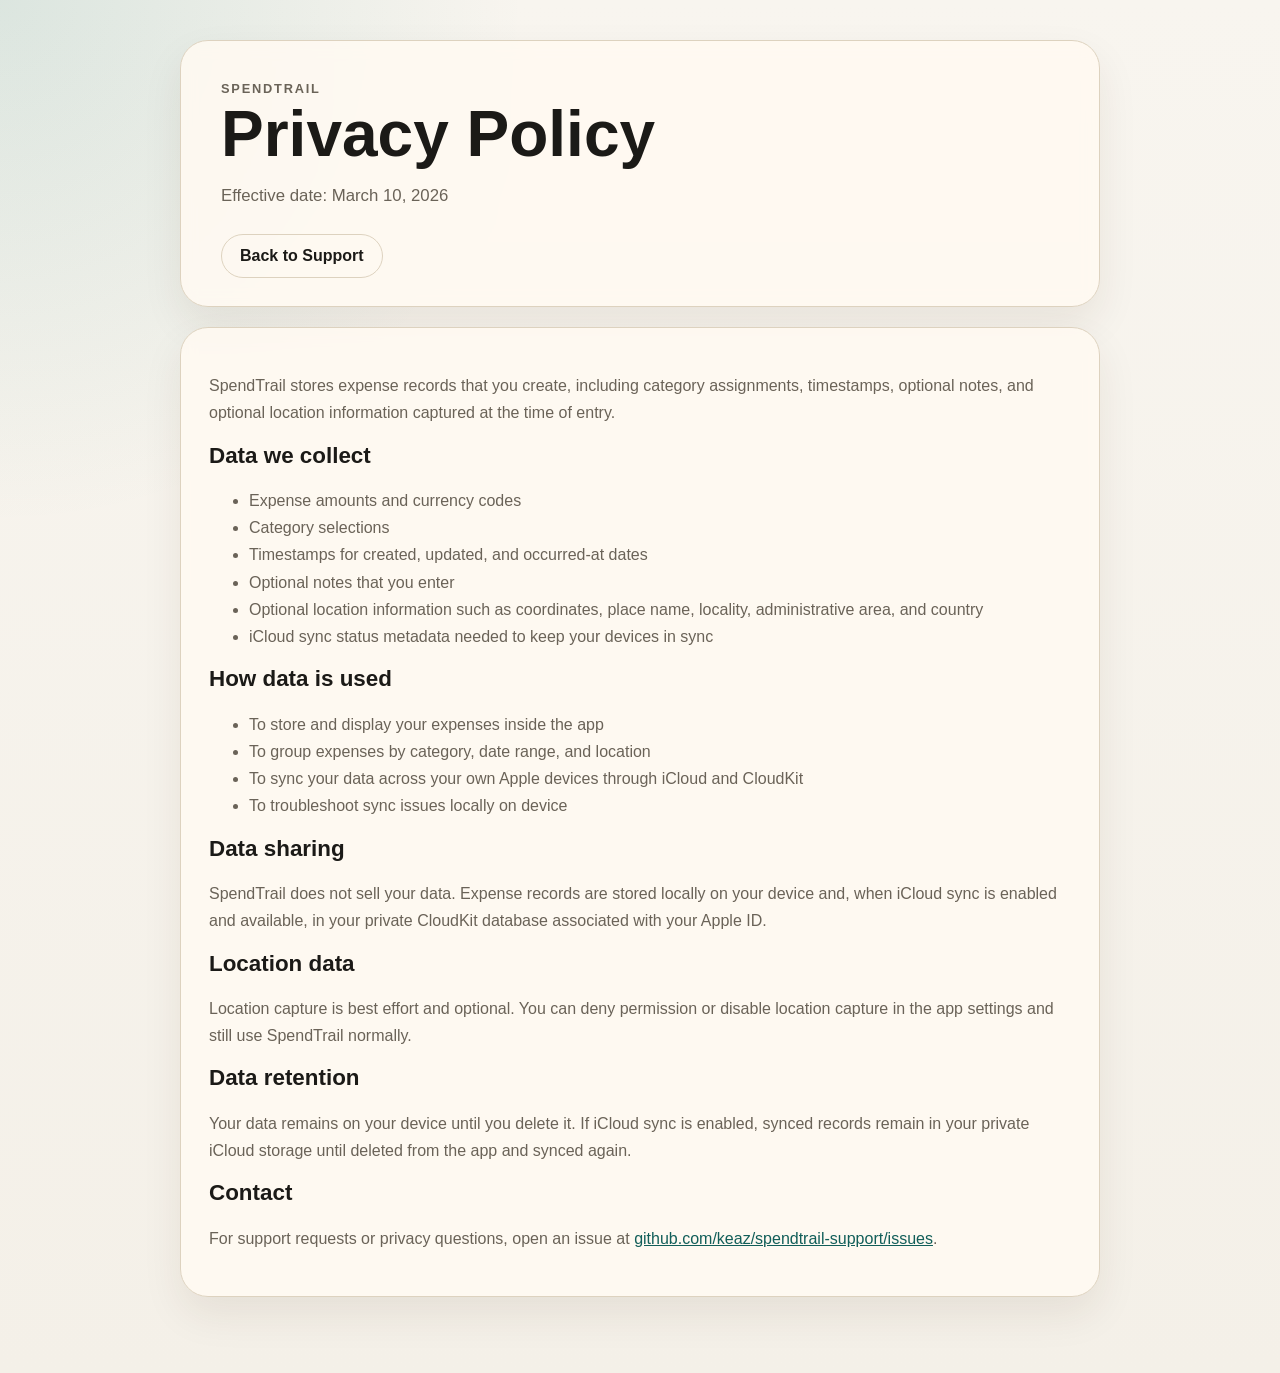
==== privacy.html @ c9b99336 "Add SpendTrail support site" ====
<!DOCTYPE html>
<html lang="en">
<head>
  <meta charset="utf-8">
  <meta name="viewport" content="width=device-width, initial-scale=1">
  <title>SpendTrail Privacy Policy</title>
  <meta name="description" content="Privacy Policy for SpendTrail.">
  <link rel="stylesheet" href="styles.css">
</head>
<body>
  <main class="page">
    <section class="hero compact">
      <p class="eyebrow">SpendTrail</p>
      <h1>Privacy Policy</h1>
      <p class="lead">Effective date: March 10, 2026</p>
      <div class="actions">
        <a class="button secondary" href="index.html">Back to Support</a>
      </div>
    </section>

    <section class="card prose">
      <p>
        SpendTrail stores expense records that you create, including category assignments,
        timestamps, optional notes, and optional location information captured at the time of entry.
      </p>

      <h2>Data we collect</h2>
      <ul>
        <li>Expense amounts and currency codes</li>
        <li>Category selections</li>
        <li>Timestamps for created, updated, and occurred-at dates</li>
        <li>Optional notes that you enter</li>
        <li>Optional location information such as coordinates, place name, locality, administrative area, and country</li>
        <li>iCloud sync status metadata needed to keep your devices in sync</li>
      </ul>

      <h2>How data is used</h2>
      <ul>
        <li>To store and display your expenses inside the app</li>
        <li>To group expenses by category, date range, and location</li>
        <li>To sync your data across your own Apple devices through iCloud and CloudKit</li>
        <li>To troubleshoot sync issues locally on device</li>
      </ul>

      <h2>Data sharing</h2>
      <p>
        SpendTrail does not sell your data. Expense records are stored locally on your device and,
        when iCloud sync is enabled and available, in your private CloudKit database associated with your Apple ID.
      </p>

      <h2>Location data</h2>
      <p>
        Location capture is best effort and optional. You can deny permission or disable location capture in the app settings and still use SpendTrail normally.
      </p>

      <h2>Data retention</h2>
      <p>
        Your data remains on your device until you delete it. If iCloud sync is enabled, synced records remain in your private iCloud storage until deleted from the app and synced again.
      </p>

      <h2>Contact</h2>
      <p>
        For support requests or privacy questions, open an issue at
        <a href="https://github.com/keaz/spendtrail-support/issues" target="_blank" rel="noreferrer">github.com/keaz/spendtrail-support/issues</a>.
      </p>
    </section>
  </main>
</body>
</html>
---- styles.css ----
:root {
  color-scheme: light;
  --bg: #f4f0e8;
  --panel: #fffaf2;
  --ink: #1b1a17;
  --muted: #6a6358;
  --line: #ddd2bf;
  --accent: #0f766e;
  --accent-strong: #115e59;
  --shadow: 0 18px 40px rgba(60, 44, 17, 0.08);
}

* {
  box-sizing: border-box;
}

body {
  margin: 0;
  font-family: "Avenir Next", "Segoe UI", sans-serif;
  color: var(--ink);
  background:
    radial-gradient(circle at top left, rgba(15, 118, 110, 0.12), transparent 28%),
    linear-gradient(180deg, #f8f5ef 0%, var(--bg) 100%);
}

a {
  color: var(--accent-strong);
}

.page {
  width: min(920px, calc(100% - 32px));
  margin: 0 auto;
  padding: 40px 0 56px;
}

.hero,
.card {
  background: rgba(255, 250, 242, 0.88);
  backdrop-filter: blur(8px);
  border: 1px solid var(--line);
  border-radius: 28px;
  box-shadow: var(--shadow);
}

.hero {
  padding: 40px;
  margin-bottom: 20px;
}

.hero.compact {
  padding-bottom: 28px;
}

.eyebrow {
  margin: 0 0 8px;
  font-size: 0.8rem;
  font-weight: 700;
  letter-spacing: 0.14em;
  text-transform: uppercase;
  color: var(--muted);
}

h1 {
  margin: 0;
  font-size: clamp(2.4rem, 5vw, 4rem);
  line-height: 0.95;
}

h2 {
  margin-top: 0;
  font-size: 1.4rem;
}

h3 {
  margin-bottom: 8px;
  font-size: 1rem;
}

.lead {
  max-width: 42rem;
  font-size: 1.05rem;
  line-height: 1.7;
  color: var(--muted);
}

.actions {
  display: flex;
  gap: 12px;
  flex-wrap: wrap;
  margin-top: 24px;
}

.button {
  display: inline-block;
  padding: 12px 18px;
  border-radius: 999px;
  text-decoration: none;
  font-weight: 700;
}

.button.primary {
  background: var(--accent);
  color: #fff;
}

.button.secondary {
  background: transparent;
  color: var(--ink);
  border: 1px solid var(--line);
}

.card {
  padding: 28px;
  margin-bottom: 20px;
}

.faq p,
.prose p,
.card li {
  color: var(--muted);
  line-height: 1.7;
}

.links {
  margin: 0;
  padding-left: 20px;
}

@media (max-width: 640px) {
  .page {
    width: min(100% - 20px, 920px);
    padding-top: 20px;
  }

  .hero,
  .card {
    border-radius: 22px;
  }

  .hero,
  .card {
    padding: 22px;
  }
}
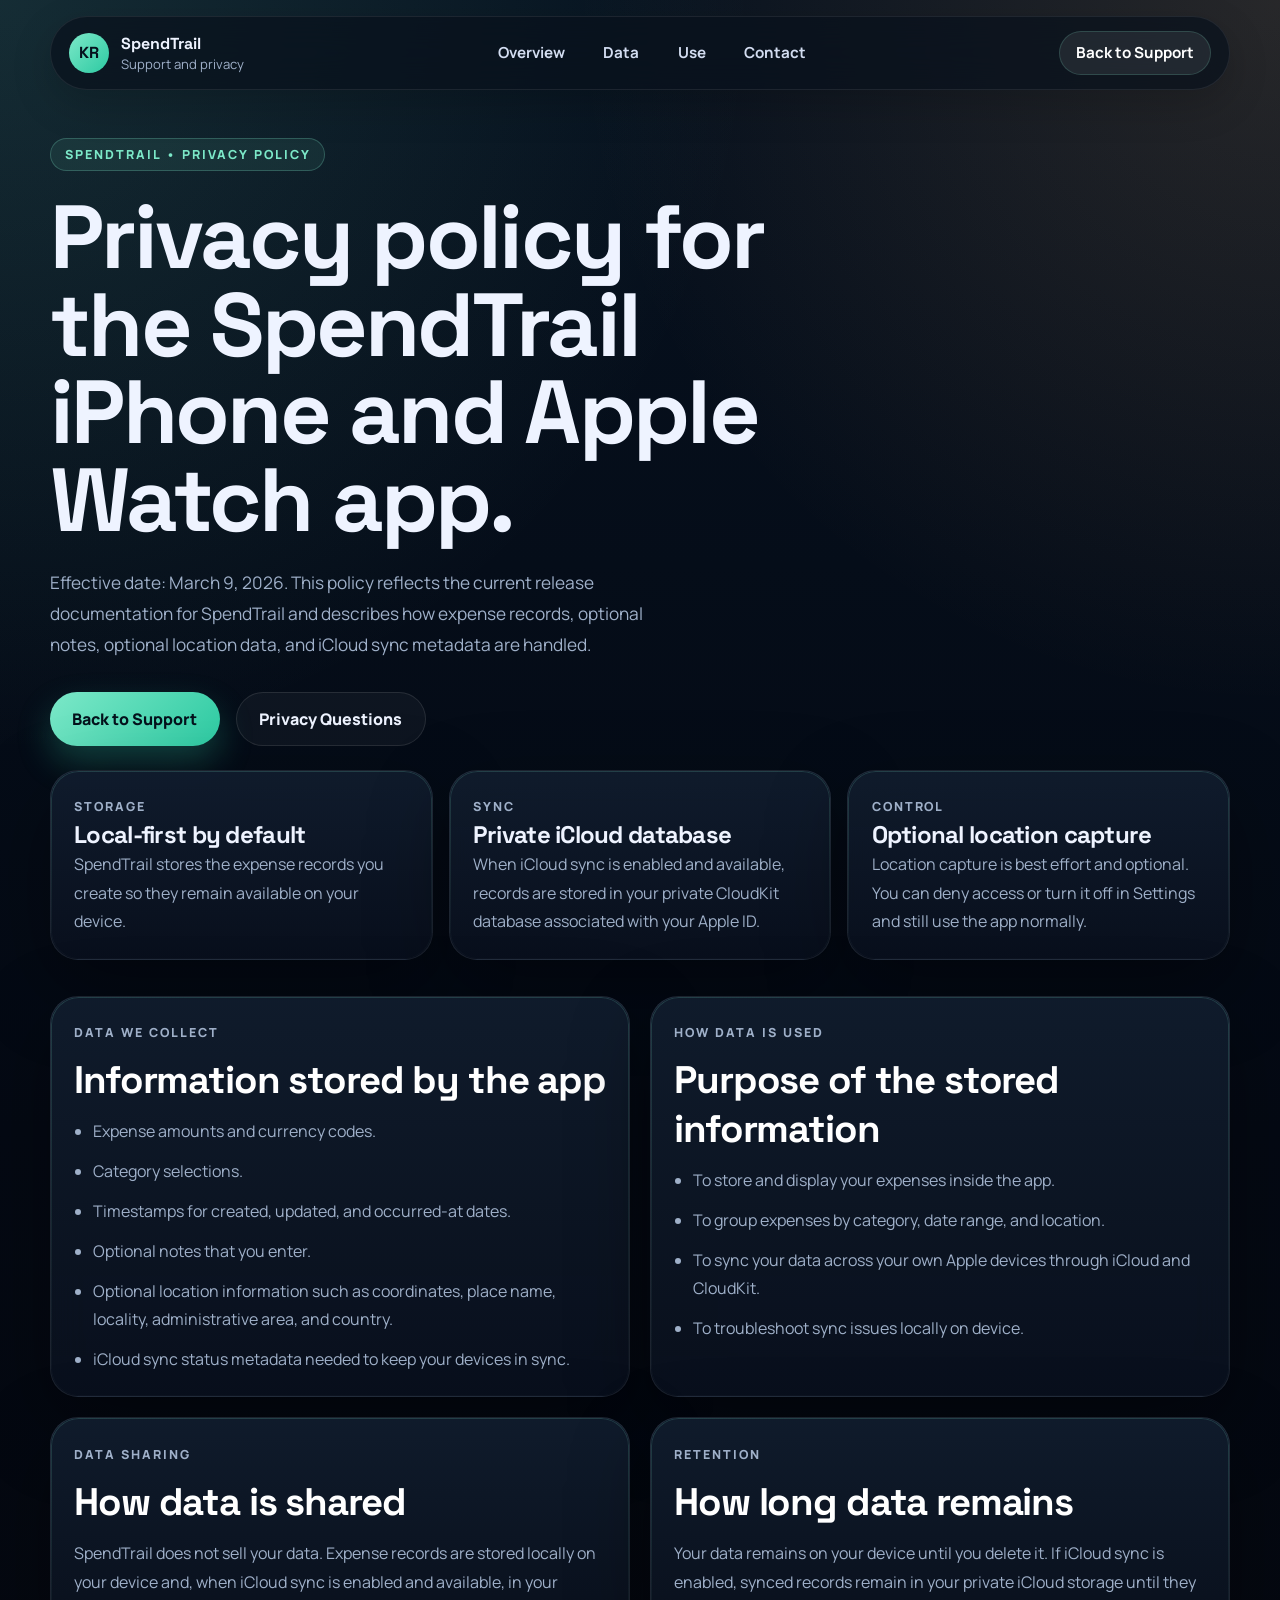
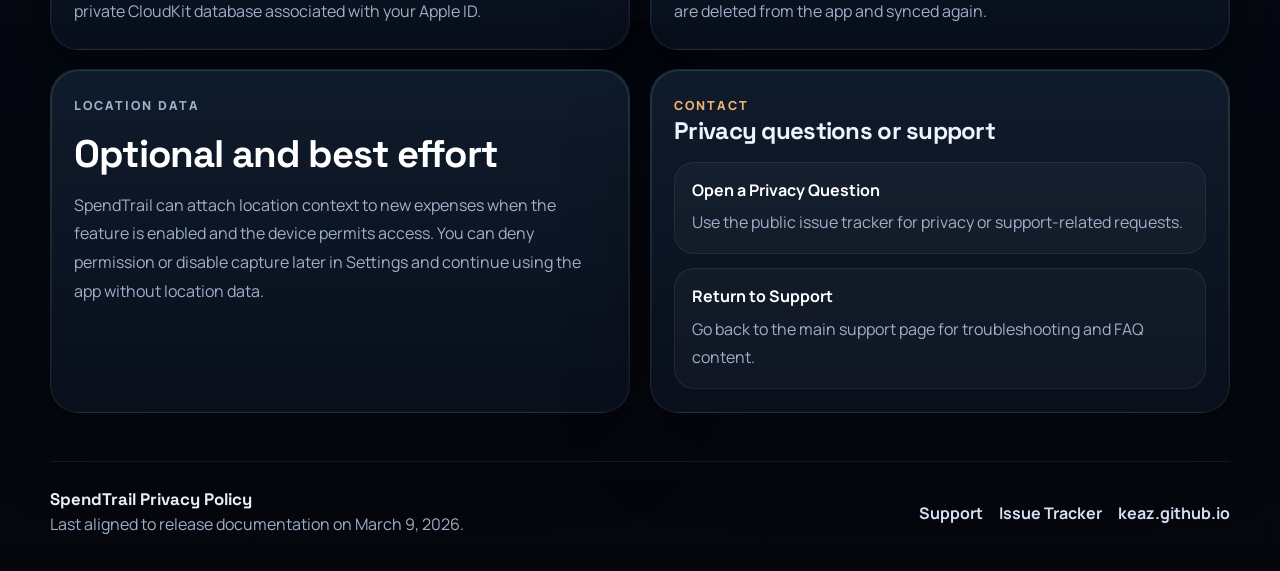
==== commit 80a67b29: "Refresh SpendTrail support site" ====
--- a/privacy.html
+++ b/privacy.html
@@ -3,67 +3,175 @@
 <head>
   <meta charset="utf-8">
   <meta name="viewport" content="width=device-width, initial-scale=1">
-  <title>SpendTrail Privacy Policy</title>
-  <meta name="description" content="Privacy Policy for SpendTrail.">
+  <title>SpendTrail | Privacy Policy</title>
+  <meta
+    name="description"
+    content="Privacy Policy for SpendTrail, the local-first expense tracker for iPhone and Apple Watch."
+  >
+  <meta name="theme-color" content="#06111f">
+  <link rel="preconnect" href="https://fonts.googleapis.com">
+  <link rel="preconnect" href="https://fonts.gstatic.com" crossorigin>
+  <link
+    href="https://fonts.googleapis.com/css2?family=Manrope:wght@400;500;700;800&amp;family=Space+Grotesk:wght@500;700&amp;display=swap"
+    rel="stylesheet"
+  >
   <link rel="stylesheet" href="styles.css">
 </head>
 <body>
-  <main class="page">
-    <section class="hero compact">
-      <p class="eyebrow">SpendTrail</p>
-      <h1>Privacy Policy</h1>
-      <p class="lead">Effective date: March 10, 2026</p>
-      <div class="actions">
-        <a class="button secondary" href="index.html">Back to Support</a>
+  <header class="site-header">
+    <div class="site-shell header-inner">
+      <a class="brand" href="index.html">
+        <span class="brand-mark">KR</span>
+        <span class="brand-copy">
+          <strong>SpendTrail</strong>
+          <span>Support and privacy</span>
+        </span>
+      </a>
+
+      <nav class="nav-links" aria-label="Primary">
+        <a href="#overview">Overview</a>
+        <a href="#data">Data</a>
+        <a href="#use">Use</a>
+        <a href="#contact">Contact</a>
+      </nav>
+
+      <a class="nav-cta" href="index.html">
+        Back to Support
+      </a>
+    </div>
+  </header>
+
+  <main>
+    <section class="hero-section hero-section-compact" id="overview">
+      <div class="site-shell single-column">
+        <div class="hero-copy hero-copy-wide">
+          <p class="kicker">SpendTrail • Privacy Policy</p>
+          <h1>Privacy policy for the SpendTrail iPhone and Apple Watch app.</h1>
+          <p class="hero-lead">
+            Effective date: March 9, 2026. This policy reflects the current release documentation
+            for SpendTrail and describes how expense records, optional notes, optional location
+            data, and iCloud sync metadata are handled.
+          </p>
+
+          <div class="action-row">
+            <a class="button button-primary" href="index.html">Back to Support</a>
+            <a class="button button-secondary" href="https://github.com/keaz/spendtrail-support/issues" target="_blank" rel="noreferrer">
+              Privacy Questions
+            </a>
+          </div>
+        </div>
+
+        <div class="privacy-highlight-grid">
+          <article class="panel feature-card">
+            <p class="card-label">Storage</p>
+            <h2>Local-first by default</h2>
+            <p>SpendTrail stores the expense records you create so they remain available on your device.</p>
+          </article>
+
+          <article class="panel feature-card">
+            <p class="card-label">Sync</p>
+            <h2>Private iCloud database</h2>
+            <p>When iCloud sync is enabled and available, records are stored in your private CloudKit database associated with your Apple ID.</p>
+          </article>
+
+          <article class="panel feature-card">
+            <p class="card-label">Control</p>
+            <h2>Optional location capture</h2>
+            <p>Location capture is best effort and optional. You can deny access or turn it off in Settings and still use the app normally.</p>
+          </article>
+        </div>
       </div>
     </section>
 
-    <section class="card prose">
-      <p>
-        SpendTrail stores expense records that you create, including category assignments,
-        timestamps, optional notes, and optional location information captured at the time of entry.
-      </p>
+    <section class="content-section" id="data">
+      <div class="site-shell policy-grid">
+        <article class="panel detail-panel">
+          <p class="section-kicker">Data We Collect</p>
+          <h2>Information stored by the app</h2>
+          <ul class="detail-list">
+            <li>Expense amounts and currency codes.</li>
+            <li>Category selections.</li>
+            <li>Timestamps for created, updated, and occurred-at dates.</li>
+            <li>Optional notes that you enter.</li>
+            <li>Optional location information such as coordinates, place name, locality, administrative area, and country.</li>
+            <li>iCloud sync status metadata needed to keep your devices in sync.</li>
+          </ul>
+        </article>
 
-      <h2>Data we collect</h2>
-      <ul>
-        <li>Expense amounts and currency codes</li>
-        <li>Category selections</li>
-        <li>Timestamps for created, updated, and occurred-at dates</li>
-        <li>Optional notes that you enter</li>
-        <li>Optional location information such as coordinates, place name, locality, administrative area, and country</li>
-        <li>iCloud sync status metadata needed to keep your devices in sync</li>
-      </ul>
+        <article class="panel detail-panel" id="use">
+          <p class="section-kicker">How Data Is Used</p>
+          <h2>Purpose of the stored information</h2>
+          <ul class="detail-list">
+            <li>To store and display your expenses inside the app.</li>
+            <li>To group expenses by category, date range, and location.</li>
+            <li>To sync your data across your own Apple devices through iCloud and CloudKit.</li>
+            <li>To troubleshoot sync issues locally on device.</li>
+          </ul>
+        </article>
 
-      <h2>How data is used</h2>
-      <ul>
-        <li>To store and display your expenses inside the app</li>
-        <li>To group expenses by category, date range, and location</li>
-        <li>To sync your data across your own Apple devices through iCloud and CloudKit</li>
-        <li>To troubleshoot sync issues locally on device</li>
-      </ul>
+        <article class="panel detail-panel">
+          <p class="section-kicker">Data Sharing</p>
+          <h2>How data is shared</h2>
+          <p class="section-copy">
+            SpendTrail does not sell your data. Expense records are stored locally on your device and,
+            when iCloud sync is enabled and available, in your private CloudKit database associated with your Apple ID.
+          </p>
+        </article>
 
-      <h2>Data sharing</h2>
-      <p>
-        SpendTrail does not sell your data. Expense records are stored locally on your device and,
-        when iCloud sync is enabled and available, in your private CloudKit database associated with your Apple ID.
-      </p>
+        <article class="panel detail-panel">
+          <p class="section-kicker">Retention</p>
+          <h2>How long data remains</h2>
+          <p class="section-copy">
+            Your data remains on your device until you delete it. If iCloud sync is enabled, synced
+            records remain in your private iCloud storage until they are deleted from the app and synced again.
+          </p>
+        </article>
+      </div>
+    </section>
 
-      <h2>Location data</h2>
-      <p>
-        Location capture is best effort and optional. You can deny permission or disable location capture in the app settings and still use SpendTrail normally.
-      </p>
+    <section class="content-section" id="contact">
+      <div class="site-shell dual-grid">
+        <article class="panel detail-panel">
+          <p class="section-kicker">Location Data</p>
+          <h2>Optional and best effort</h2>
+          <p class="section-copy">
+            SpendTrail can attach location context to new expenses when the feature is enabled and
+            the device permits access. You can deny permission or disable capture later in Settings
+            and continue using the app without location data.
+          </p>
+        </article>
 
-      <h2>Data retention</h2>
-      <p>
-        Your data remains on your device until you delete it. If iCloud sync is enabled, synced records remain in your private iCloud storage until deleted from the app and synced again.
-      </p>
-
-      <h2>Contact</h2>
-      <p>
-        For support requests or privacy questions, open an issue at
-        <a href="https://github.com/keaz/spendtrail-support/issues" target="_blank" rel="noreferrer">github.com/keaz/spendtrail-support/issues</a>.
-      </p>
+        <article class="panel link-panel">
+          <p class="section-kicker">Contact</p>
+          <h2>Privacy questions or support</h2>
+          <div class="resource-list">
+            <a class="resource-card" href="https://github.com/keaz/spendtrail-support/issues" target="_blank" rel="noreferrer">
+              <strong>Open a Privacy Question</strong>
+              <span>Use the public issue tracker for privacy or support-related requests.</span>
+            </a>
+            <a class="resource-card" href="index.html">
+              <strong>Return to Support</strong>
+              <span>Go back to the main support page for troubleshooting and FAQ content.</span>
+            </a>
+          </div>
+        </article>
+      </div>
     </section>
   </main>
+
+  <footer class="site-footer">
+    <div class="site-shell footer-inner">
+      <div>
+        <p class="footer-title">SpendTrail Privacy Policy</p>
+        <p class="footer-copy">Last aligned to release documentation on March 9, 2026.</p>
+      </div>
+
+      <div class="footer-links">
+        <a href="index.html">Support</a>
+        <a href="https://github.com/keaz/spendtrail-support/issues" target="_blank" rel="noreferrer">Issue Tracker</a>
+        <a href="https://keaz.github.io/" target="_blank" rel="noreferrer">keaz.github.io</a>
+      </div>
+    </div>
+  </footer>
 </body>
 </html>
--- a/styles.css
+++ b/styles.css
@@ -1,144 +1,625 @@
 :root {
-  color-scheme: light;
-  --bg: #f4f0e8;
-  --panel: #fffaf2;
-  --ink: #1b1a17;
-  --muted: #6a6358;
-  --line: #ddd2bf;
-  --accent: #0f766e;
-  --accent-strong: #115e59;
-  --shadow: 0 18px 40px rgba(60, 44, 17, 0.08);
-}
-
-* {
+  color-scheme: dark;
+  --bg: #06111f;
+  --bg-elevated: rgba(11, 20, 34, 0.9);
+  --bg-soft: rgba(17, 30, 49, 0.72);
+  --surface: rgba(10, 18, 32, 0.8);
+  --surface-strong: rgba(15, 25, 40, 0.96);
+  --text: #eef3ff;
+  --muted: #9fb0c9;
+  --line: rgba(255, 255, 255, 0.1);
+  --accent: #7ce8c8;
+  --accent-strong: #2dcaa2;
+  --accent-warm: #f2b26d;
+  --shadow: 0 28px 80px rgba(0, 0, 0, 0.34);
+}
+
+html {
+  scroll-behavior: smooth;
+}
+
+*,
+*::before,
+*::after {
   box-sizing: border-box;
 }
 
 body {
   margin: 0;
-  font-family: "Avenir Next", "Segoe UI", sans-serif;
-  color: var(--ink);
+  min-height: 100vh;
   background:
-    radial-gradient(circle at top left, rgba(15, 118, 110, 0.12), transparent 28%),
-    linear-gradient(180deg, #f8f5ef 0%, var(--bg) 100%);
+    radial-gradient(circle at top left, rgba(124, 232, 200, 0.13), transparent 30%),
+    radial-gradient(circle at top right, rgba(242, 178, 109, 0.14), transparent 28%),
+    linear-gradient(180deg, #06111f 0%, #040913 52%, #05070d 100%);
+  color: var(--text);
+  font-family: "Manrope", sans-serif;
+  -webkit-font-smoothing: antialiased;
+  text-rendering: optimizeLegibility;
+}
+
+h1,
+h2,
+h3,
+h4,
+h5,
+h6 {
+  margin: 0;
+  font-family: "Space Grotesk", sans-serif;
+  letter-spacing: -0.03em;
+}
+
+p,
+ul {
+  margin: 0;
 }
 
 a {
-  color: var(--accent-strong);
-}
-
-.page {
-  width: min(920px, calc(100% - 32px));
+  color: inherit;
+}
+
+code {
+  font-family: "SFMono-Regular", "SFMono-Regular", Consolas, "Liberation Mono", monospace;
+  font-size: 0.92em;
+}
+
+::selection {
+  background: rgba(124, 232, 200, 0.22);
+  color: var(--text);
+}
+
+.site-shell {
+  width: min(1180px, calc(100% - 32px));
   margin: 0 auto;
-  padding: 40px 0 56px;
-}
-
-.hero,
-.card {
-  background: rgba(255, 250, 242, 0.88);
-  backdrop-filter: blur(8px);
-  border: 1px solid var(--line);
-  border-radius: 28px;
-  box-shadow: var(--shadow);
-}
-
-.hero {
-  padding: 40px;
-  margin-bottom: 20px;
-}
-
-.hero.compact {
-  padding-bottom: 28px;
-}
-
-.eyebrow {
-  margin: 0 0 8px;
-  font-size: 0.8rem;
+}
+
+.site-header {
+  position: sticky;
+  top: 0;
+  z-index: 1000;
+  padding: 1rem 0;
+}
+
+.header-inner {
+  display: flex;
+  align-items: center;
+  justify-content: space-between;
+  gap: 1rem;
+  padding: 0.85rem 1.1rem;
+  border: 1px solid rgba(255, 255, 255, 0.08);
+  border-radius: 999px;
+  background: rgba(9, 17, 29, 0.72);
+  backdrop-filter: blur(18px);
+  box-shadow: 0 14px 40px rgba(0, 0, 0, 0.18);
+}
+
+.brand {
+  display: inline-flex;
+  align-items: center;
+  gap: 0.8rem;
+  text-decoration: none;
+}
+
+.brand-mark {
+  display: inline-flex;
+  align-items: center;
+  justify-content: center;
+  width: 2.5rem;
+  height: 2.5rem;
+  border-radius: 50%;
+  background: linear-gradient(135deg, var(--accent) 0%, var(--accent-strong) 100%);
+  color: #05111d;
+  font-family: "Space Grotesk", sans-serif;
   font-weight: 700;
-  letter-spacing: 0.14em;
-  text-transform: uppercase;
+}
+
+.brand-copy {
+  display: flex;
+  flex-direction: column;
+  gap: 0.08rem;
+}
+
+.brand-copy strong {
+  font-family: "Space Grotesk", sans-serif;
+  font-size: 1rem;
+}
+
+.brand-copy span {
   color: var(--muted);
-}
-
-h1 {
-  margin: 0;
-  font-size: clamp(2.4rem, 5vw, 4rem);
-  line-height: 0.95;
-}
-
-h2 {
-  margin-top: 0;
-  font-size: 1.4rem;
-}
-
-h3 {
-  margin-bottom: 8px;
-  font-size: 1rem;
-}
-
-.lead {
-  max-width: 42rem;
-  font-size: 1.05rem;
-  line-height: 1.7;
-  color: var(--muted);
-}
-
-.actions {
+  font-size: 0.82rem;
+}
+
+.nav-links {
   display: flex;
-  gap: 12px;
-  flex-wrap: wrap;
-  margin-top: 24px;
-}
-
-.button {
-  display: inline-block;
-  padding: 12px 18px;
+  align-items: center;
+  gap: 0.4rem;
+}
+
+.nav-links a,
+.nav-cta {
+  display: inline-flex;
+  align-items: center;
+  justify-content: center;
+  min-height: 2.8rem;
+  padding: 0 1rem;
   border-radius: 999px;
   text-decoration: none;
+  font-size: 0.95rem;
   font-weight: 700;
 }
 
-.button.primary {
-  background: var(--accent);
-  color: #fff;
-}
-
-.button.secondary {
-  background: transparent;
-  color: var(--ink);
+.nav-links a {
+  color: #d3ddf1;
+}
+
+.nav-links a:hover {
+  color: #ffffff;
+  background: rgba(255, 255, 255, 0.08);
+}
+
+.nav-cta {
+  border: 1px solid rgba(124, 232, 200, 0.18);
+  background: rgba(255, 255, 255, 0.08);
+  color: #ffffff;
+}
+
+.nav-cta:hover {
+  border-color: rgba(124, 232, 200, 0.42);
+}
+
+.hero-section {
+  padding: 3rem 0 1rem;
+}
+
+.hero-section-compact {
+  padding-top: 2rem;
+}
+
+.hero-grid {
+  display: grid;
+  grid-template-columns: minmax(0, 1.15fr) minmax(320px, 0.85fr);
+  gap: 2rem;
+  align-items: center;
+}
+
+.single-column {
+  display: grid;
+  gap: 1.5rem;
+}
+
+.hero-copy {
+  max-width: 680px;
+}
+
+.hero-copy-wide {
+  max-width: 860px;
+}
+
+.kicker,
+.section-kicker,
+.panel-eyebrow,
+.card-label {
+  display: inline-flex;
+  align-items: center;
+  gap: 0.55rem;
+  color: var(--accent);
+  font-size: 0.78rem;
+  font-weight: 800;
+  letter-spacing: 0.16em;
+  text-transform: uppercase;
+}
+
+.kicker {
+  padding: 0.45rem 0.85rem;
+  margin-bottom: 1.4rem;
+  border: 1px solid rgba(124, 232, 200, 0.25);
+  border-radius: 999px;
+  background: rgba(124, 232, 200, 0.08);
+}
+
+.hero-copy h1 {
+  font-size: clamp(3rem, 7vw, 5.6rem);
+  line-height: 0.98;
+  text-wrap: balance;
+}
+
+.hero-copy h2 {
+  font-size: clamp(1.7rem, 3vw, 2.4rem);
+}
+
+.hero-lead,
+.section-header p,
+.section-copy,
+.detail-panel p,
+.feature-card p,
+.stack-card p,
+.faq-item p,
+.metric-card span,
+.resource-card span,
+.footer-copy {
+  color: var(--muted);
+  line-height: 1.8;
+}
+
+.hero-lead {
+  margin-top: 1.35rem;
+  font-size: 1.08rem;
+  max-width: 640px;
+}
+
+.action-row {
+  display: flex;
+  flex-wrap: wrap;
+  gap: 1rem;
+  margin-top: 2rem;
+}
+
+.button {
+  display: inline-flex;
+  align-items: center;
+  justify-content: center;
+  min-height: 3.4rem;
+  padding: 0.95rem 1.4rem;
+  border-radius: 999px;
+  text-decoration: none;
+  font-weight: 800;
+  transition: transform 0.2s ease, box-shadow 0.2s ease, border-color 0.2s ease;
+}
+
+.button:hover,
+.resource-card:hover,
+.faq-item:hover,
+.nav-cta:hover {
+  transform: translateY(-2px);
+}
+
+.button-primary {
+  background: linear-gradient(135deg, var(--accent) 0%, var(--accent-strong) 100%);
+  color: #04121c;
+  box-shadow: 0 16px 34px rgba(45, 202, 162, 0.28);
+}
+
+.button-secondary {
   border: 1px solid var(--line);
-}
-
-.card {
-  padding: 28px;
-  margin-bottom: 20px;
-}
-
-.faq p,
-.prose p,
-.card li {
+  background: rgba(255, 255, 255, 0.04);
+  color: var(--text);
+}
+
+.metric-grid,
+.feature-grid,
+.privacy-highlight-grid {
+  display: grid;
+  gap: 1rem;
+}
+
+.metric-grid {
+  grid-template-columns: repeat(2, minmax(0, 1fr));
+  margin-top: 1.8rem;
+}
+
+.metric-card,
+.panel,
+.spotlight-panel {
+  border: 1px solid rgba(255, 255, 255, 0.08);
+  border-radius: 28px;
+  background: linear-gradient(180deg, rgba(16, 28, 45, 0.96) 0%, rgba(9, 16, 29, 0.94) 100%);
+  box-shadow: var(--shadow);
+  backdrop-filter: blur(18px);
+}
+
+.metric-card {
+  padding: 1.1rem 1.15rem;
+}
+
+.metric-card strong {
+  display: block;
+  margin-bottom: 0.35rem;
+  color: #ffffff;
+  font-size: 1rem;
+}
+
+.spotlight-panel,
+.panel {
+  position: relative;
+  overflow: hidden;
+}
+
+.spotlight-panel::before,
+.panel::before {
+  content: "";
+  position: absolute;
+  inset: 0;
+  border-radius: inherit;
+  padding: 1px;
+  background: linear-gradient(180deg, rgba(124, 232, 200, 0.18), rgba(255, 255, 255, 0.02));
+  -webkit-mask:
+    linear-gradient(#fff 0 0) content-box,
+    linear-gradient(#fff 0 0);
+  -webkit-mask-composite: xor;
+  mask-composite: exclude;
+  pointer-events: none;
+}
+
+.spotlight-panel {
+  padding: 1.5rem;
+}
+
+.stack-list {
+  display: grid;
+  gap: 0.9rem;
+  margin-top: 1.3rem;
+}
+
+.stack-card {
+  padding: 1rem 1rem 1.05rem;
+  border: 1px solid rgba(255, 255, 255, 0.07);
+  border-radius: 20px;
+  background: rgba(255, 255, 255, 0.03);
+}
+
+.stack-card h3,
+.feature-card h3,
+.detail-panel h2,
+.resource-card strong,
+.faq-item summary,
+.spotlight-panel h2 {
+  color: #ffffff;
+}
+
+.stack-card h3,
+.feature-card h3 {
+  font-size: 1.08rem;
+  margin-bottom: 0.55rem;
+}
+
+.content-section {
+  padding: 1.2rem 0 0;
+}
+
+.section-header {
+  max-width: 780px;
+  margin-bottom: 1.5rem;
+}
+
+.section-header h2 {
+  font-size: clamp(2rem, 5vw, 3.2rem);
+  margin-top: 0.7rem;
+  margin-bottom: 0.9rem;
+}
+
+.feature-grid {
+  grid-template-columns: repeat(3, minmax(0, 1fr));
+}
+
+.feature-card,
+.detail-panel,
+.link-panel {
+  padding: 1.45rem;
+}
+
+.card-label,
+.section-kicker,
+.panel-eyebrow {
+  color: var(--accent-warm);
+}
+
+.dual-grid,
+.support-grid,
+.policy-grid {
+  display: grid;
+  gap: 1.25rem;
+}
+
+.dual-grid {
+  grid-template-columns: repeat(2, minmax(0, 1fr));
+}
+
+.support-grid {
+  grid-template-columns: minmax(0, 1.2fr) minmax(320px, 0.8fr);
+}
+
+.policy-grid {
+  grid-template-columns: repeat(2, minmax(0, 1fr));
+}
+
+.detail-panel h2 {
+  font-size: clamp(1.8rem, 3vw, 2.4rem);
+  margin-top: 0.7rem;
+  margin-bottom: 0.8rem;
+}
+
+.detail-list {
+  display: grid;
+  gap: 0.75rem;
+  padding-left: 1.2rem;
+}
+
+.detail-list li {
   color: var(--muted);
-  line-height: 1.7;
-}
-
-.links {
-  margin: 0;
-  padding-left: 20px;
-}
-
-@media (max-width: 640px) {
-  .page {
-    width: min(100% - 20px, 920px);
-    padding-top: 20px;
-  }
-
-  .hero,
-  .card {
+  line-height: 1.75;
+}
+
+.resource-list {
+  display: grid;
+  gap: 0.9rem;
+  margin-top: 1rem;
+}
+
+.resource-card {
+  display: block;
+  padding: 1rem 1.05rem;
+  border-radius: 20px;
+  background: rgba(255, 255, 255, 0.03);
+  border: 1px solid rgba(255, 255, 255, 0.07);
+  text-decoration: none;
+  transition: transform 0.2s ease, border-color 0.2s ease;
+}
+
+.resource-card:hover {
+  border-color: rgba(124, 232, 200, 0.22);
+}
+
+.resource-card strong {
+  display: block;
+  margin-bottom: 0.45rem;
+}
+
+.faq-list {
+  display: grid;
+  gap: 0.9rem;
+}
+
+.faq-item {
+  padding: 1.2rem 1.3rem;
+  border: 1px solid rgba(255, 255, 255, 0.08);
+  border-radius: 24px;
+  background: rgba(10, 18, 32, 0.84);
+  transition: transform 0.2s ease, border-color 0.2s ease;
+}
+
+.faq-item[open] {
+  border-color: rgba(124, 232, 200, 0.18);
+}
+
+.faq-item summary {
+  list-style: none;
+  cursor: pointer;
+  font-family: "Space Grotesk", sans-serif;
+  font-size: 1.08rem;
+  font-weight: 700;
+}
+
+.faq-item summary::-webkit-details-marker {
+  display: none;
+}
+
+.faq-item p {
+  margin-top: 0.8rem;
+}
+
+.privacy-highlight-grid {
+  grid-template-columns: repeat(3, minmax(0, 1fr));
+}
+
+.site-footer {
+  padding: 3rem 0 2rem;
+}
+
+.footer-inner {
+  display: flex;
+  align-items: center;
+  justify-content: space-between;
+  gap: 1rem;
+  padding-top: 1.6rem;
+  border-top: 1px solid rgba(255, 255, 255, 0.08);
+}
+
+.footer-title {
+  font-family: "Space Grotesk", sans-serif;
+  font-size: 1.05rem;
+  font-weight: 700;
+}
+
+.footer-links {
+  display: flex;
+  flex-wrap: wrap;
+  gap: 1rem;
+}
+
+.footer-links a {
+  color: #d8e2f6;
+  text-decoration: none;
+  font-weight: 700;
+}
+
+.footer-links a:hover {
+  color: var(--accent);
+}
+
+@media (max-width: 1080px) {
+  .hero-grid,
+  .support-grid,
+  .dual-grid,
+  .feature-grid,
+  .policy-grid,
+  .privacy-highlight-grid {
+    grid-template-columns: 1fr;
+  }
+
+  .spotlight-panel {
+    order: 2;
+  }
+}
+
+@media (max-width: 920px) {
+  .site-header {
+    padding-top: 0.85rem;
+  }
+
+  .header-inner {
+    border-radius: 28px;
+    flex-wrap: wrap;
+    justify-content: center;
+  }
+
+  .nav-links {
+    flex-wrap: wrap;
+    justify-content: center;
+  }
+}
+
+@media (max-width: 720px) {
+  .site-shell {
+    width: min(100% - 20px, 1180px);
+  }
+
+  .hero-section {
+    padding-top: 1.25rem;
+  }
+
+  .header-inner,
+  .panel,
+  .spotlight-panel,
+  .metric-card,
+  .faq-item {
     border-radius: 22px;
   }
 
-  .hero,
-  .card {
-    padding: 22px;
-  }
-}
+  .header-inner,
+  .feature-card,
+  .detail-panel,
+  .link-panel,
+  .spotlight-panel,
+  .metric-card,
+  .faq-item {
+    padding-left: 1rem;
+    padding-right: 1rem;
+  }
+
+  .brand-copy span,
+  .nav-links {
+    display: none;
+  }
+
+  .nav-cta {
+    width: 100%;
+  }
+
+  .metric-grid {
+    grid-template-columns: 1fr;
+  }
+
+  .hero-copy h1 {
+    font-size: clamp(2.55rem, 12vw, 4rem);
+  }
+
+  .section-header h2,
+  .detail-panel h2,
+  .spotlight-panel h2 {
+    font-size: clamp(1.8rem, 7vw, 2.4rem);
+  }
+
+  .footer-inner {
+    flex-direction: column;
+    align-items: flex-start;
+  }
+}
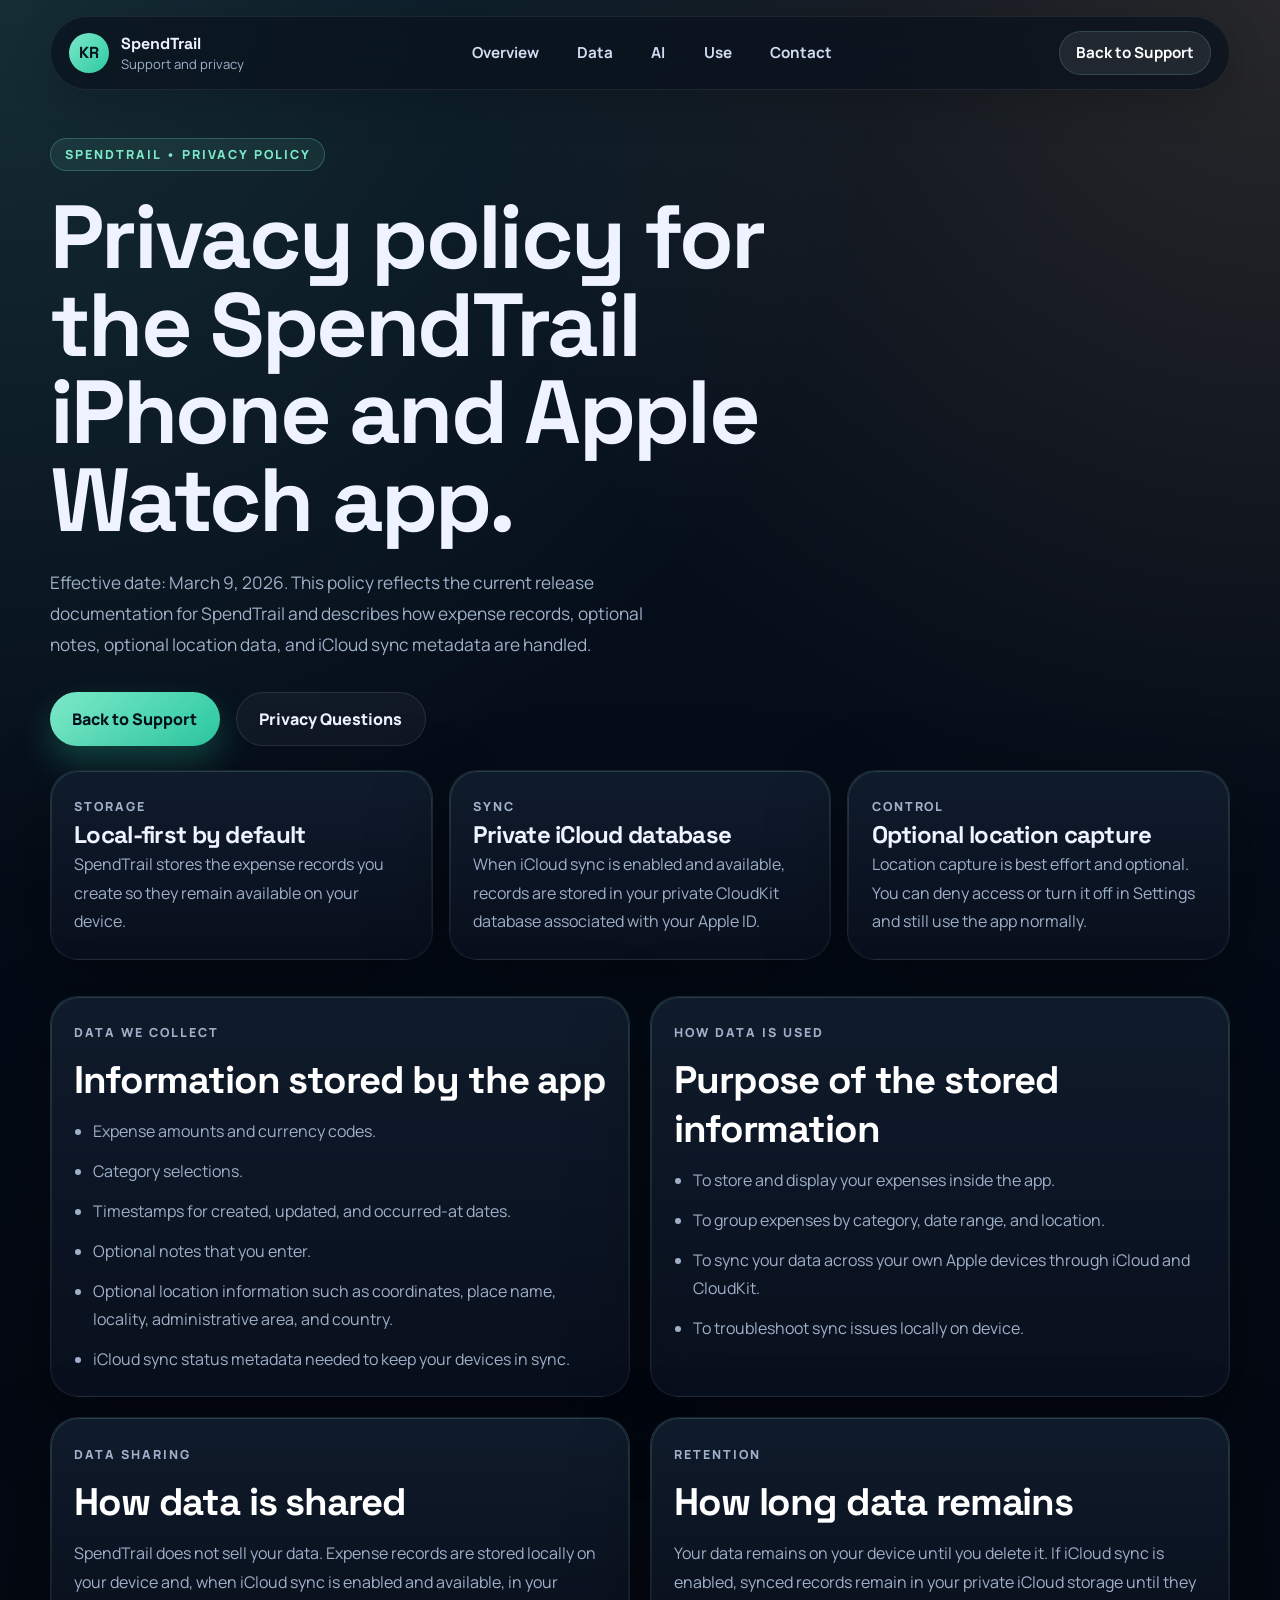
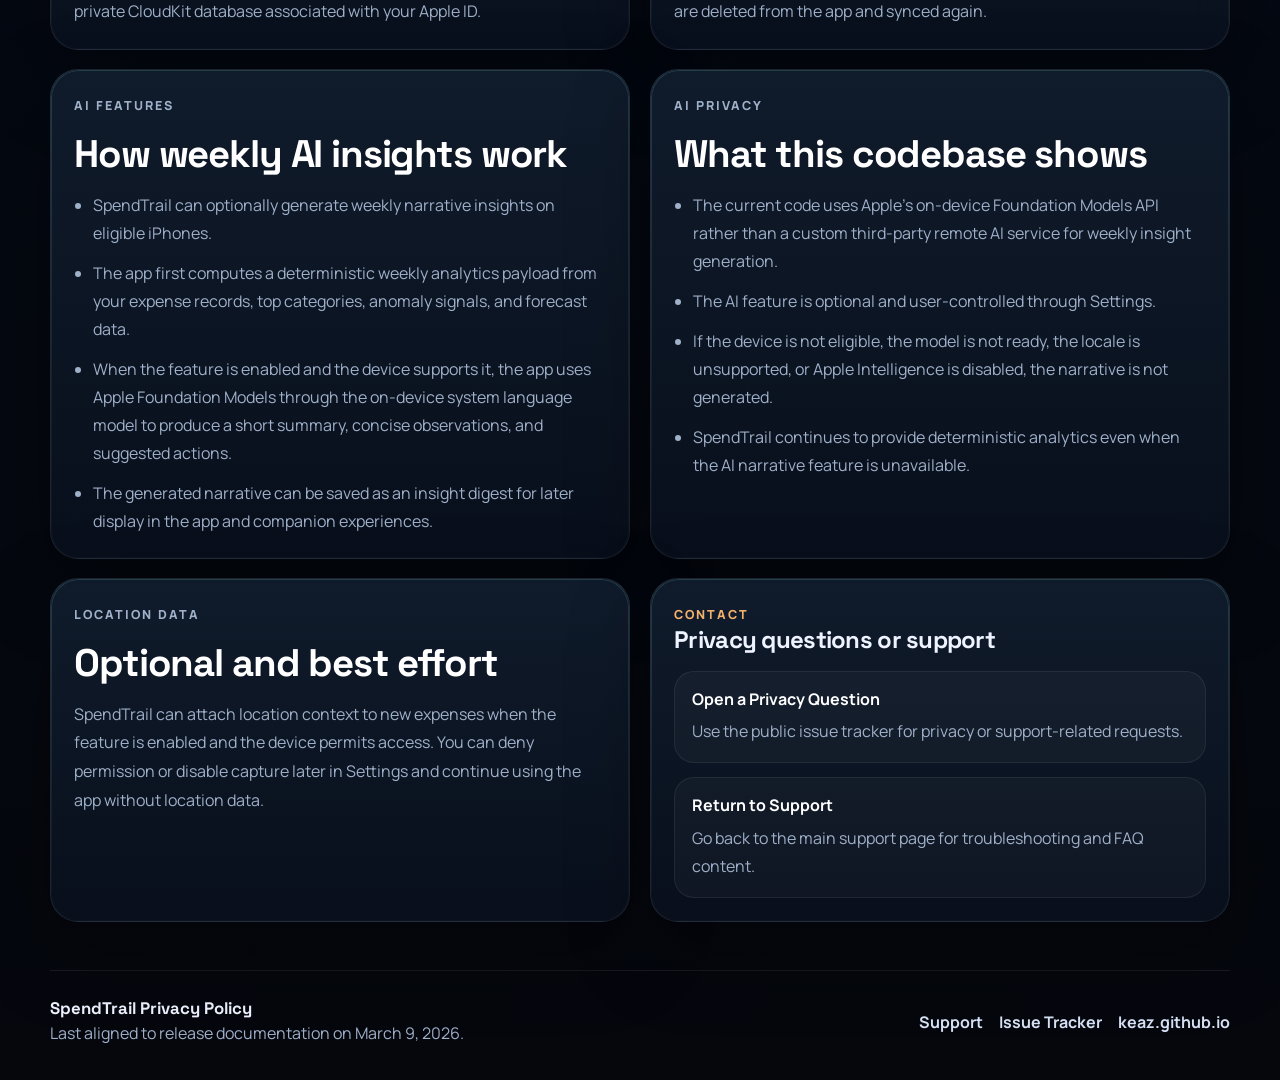
==== commit e250ab6d: "Document SpendTrail AI capabilities" ====
--- a/privacy.html
+++ b/privacy.html
@@ -31,6 +31,7 @@
       <nav class="nav-links" aria-label="Primary">
         <a href="#overview">Overview</a>
         <a href="#data">Data</a>
+        <a href="#ai">AI</a>
         <a href="#use">Use</a>
         <a href="#contact">Contact</a>
       </nav>
@@ -125,6 +126,32 @@
             Your data remains on your device until you delete it. If iCloud sync is enabled, synced
             records remain in your private iCloud storage until they are deleted from the app and synced again.
           </p>
+        </article>
+      </div>
+    </section>
+
+    <section class="content-section" id="ai">
+      <div class="site-shell dual-grid">
+        <article class="panel detail-panel">
+          <p class="section-kicker">AI Features</p>
+          <h2>How weekly AI insights work</h2>
+          <ul class="detail-list">
+            <li>SpendTrail can optionally generate weekly narrative insights on eligible iPhones.</li>
+            <li>The app first computes a deterministic weekly analytics payload from your expense records, top categories, anomaly signals, and forecast data.</li>
+            <li>When the feature is enabled and the device supports it, the app uses Apple Foundation Models through the on-device system language model to produce a short summary, concise observations, and suggested actions.</li>
+            <li>The generated narrative can be saved as an insight digest for later display in the app and companion experiences.</li>
+          </ul>
+        </article>
+
+        <article class="panel detail-panel">
+          <p class="section-kicker">AI Privacy</p>
+          <h2>What this codebase shows</h2>
+          <ul class="detail-list">
+            <li>The current code uses Apple’s on-device Foundation Models API rather than a custom third-party remote AI service for weekly insight generation.</li>
+            <li>The AI feature is optional and user-controlled through Settings.</li>
+            <li>If the device is not eligible, the model is not ready, the locale is unsupported, or Apple Intelligence is disabled, the narrative is not generated.</li>
+            <li>SpendTrail continues to provide deterministic analytics even when the AI narrative feature is unavailable.</li>
+          </ul>
         </article>
       </div>
     </section>
